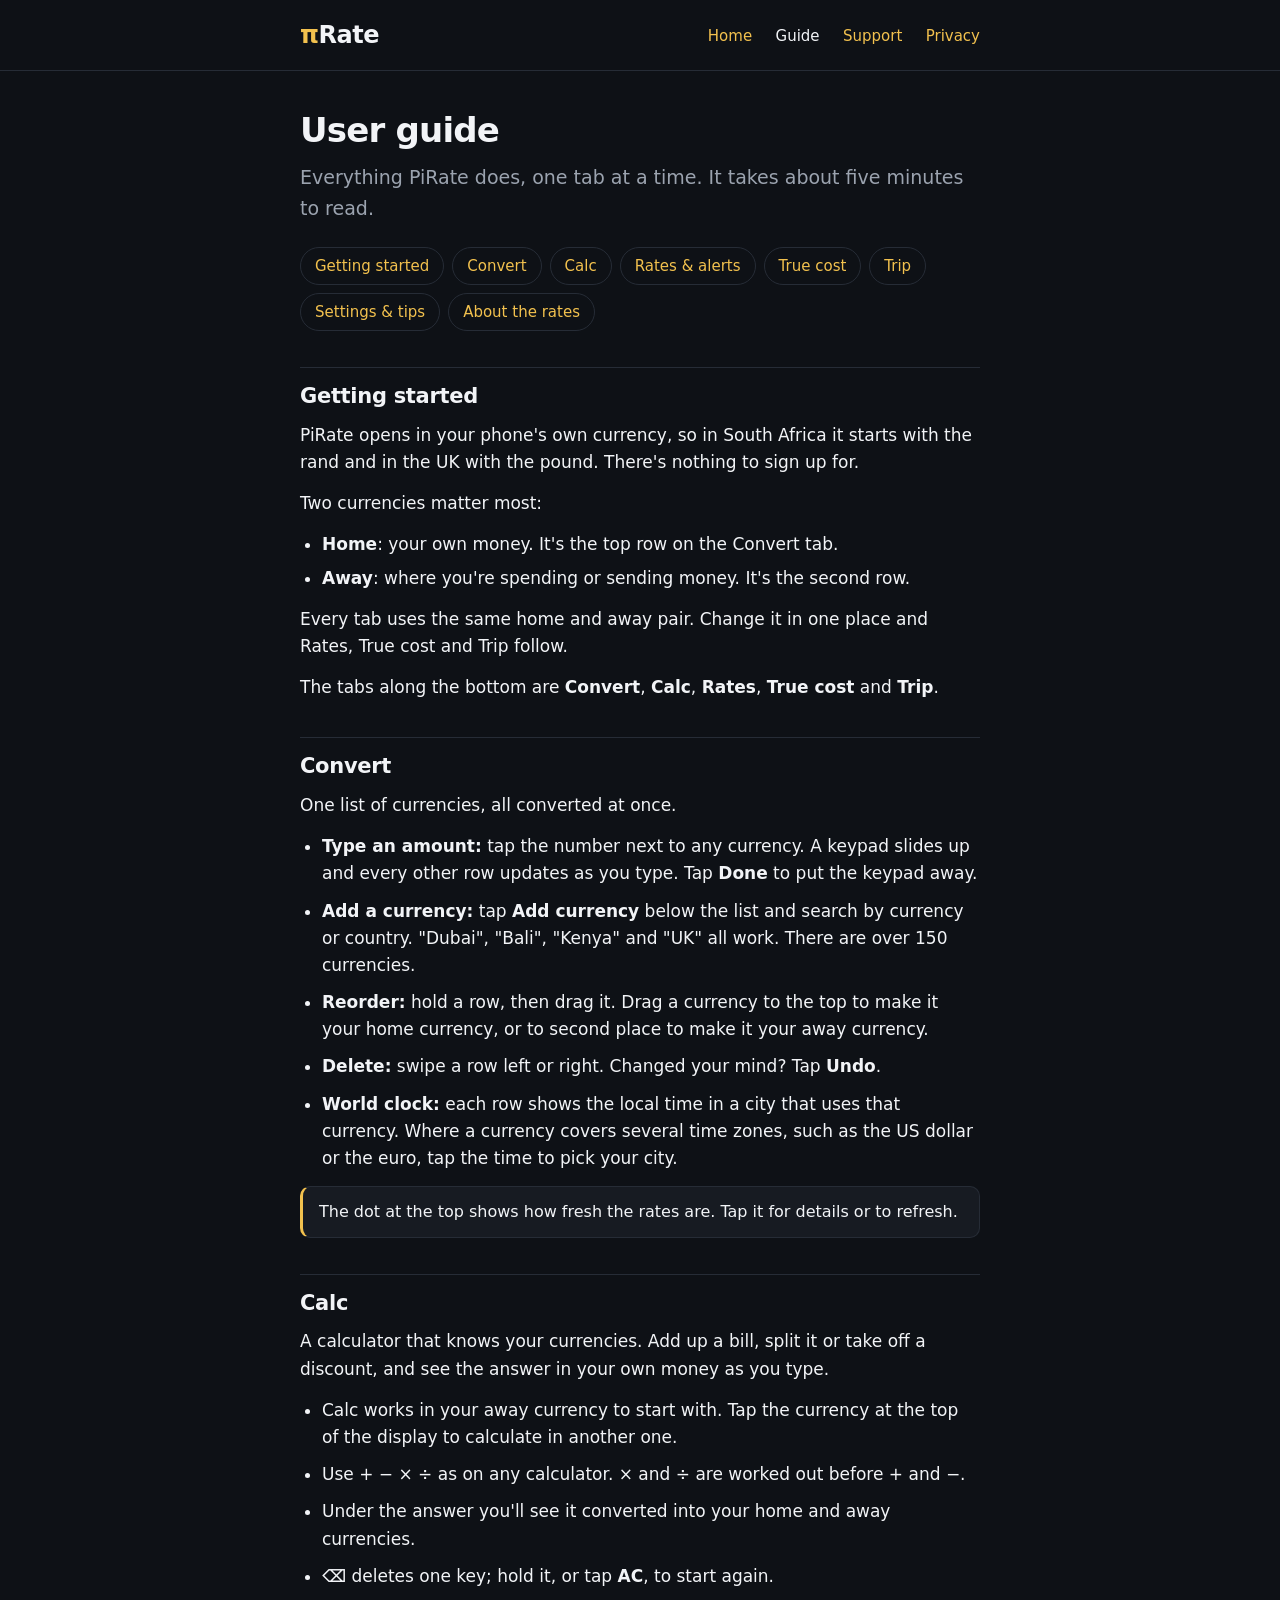
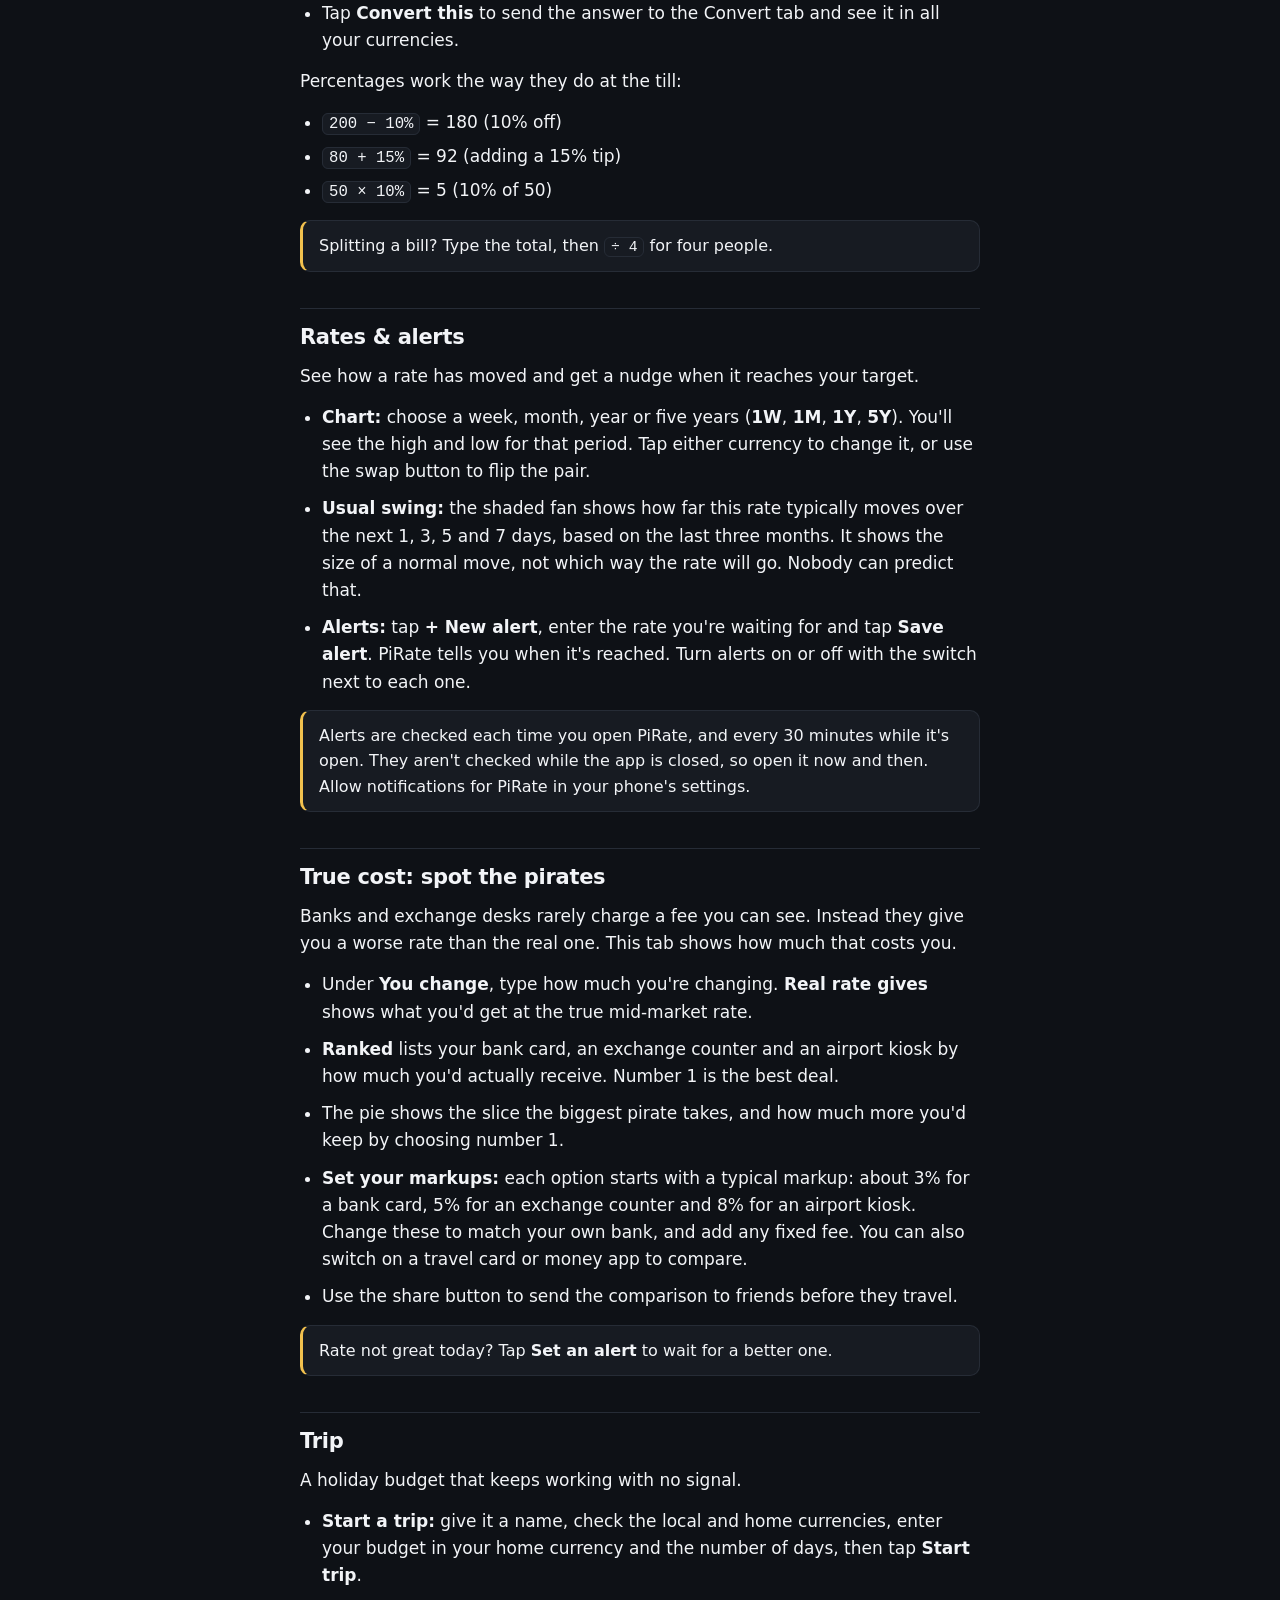
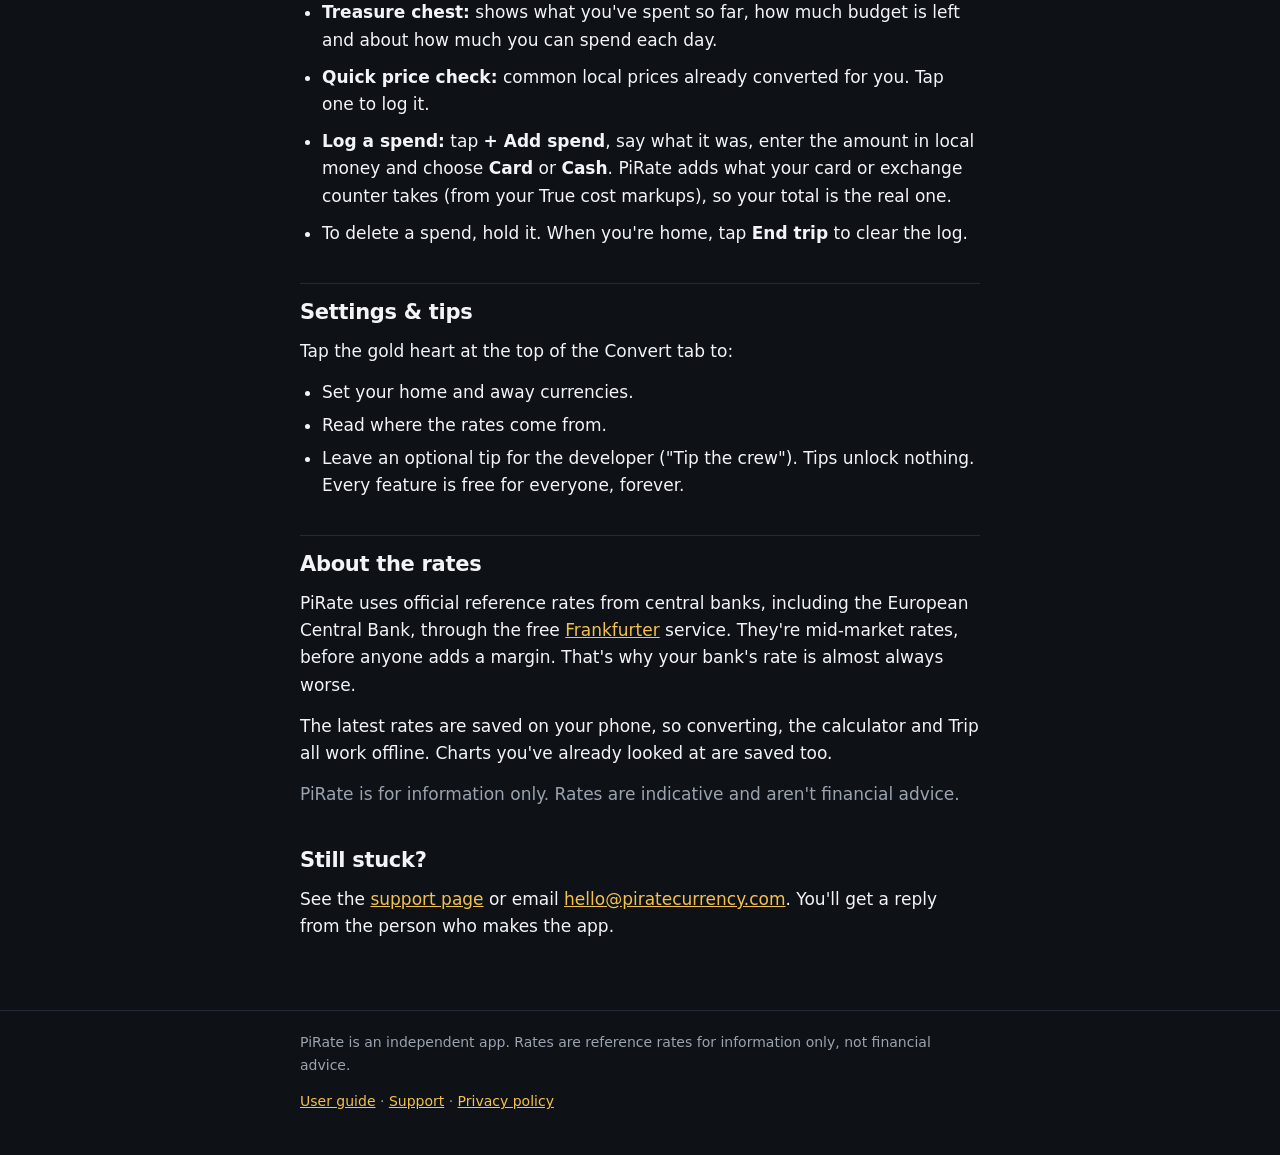
==== guide.html @ 2fad1d54 "Add user guide; mention Calc and 150+ currencies - New guide.html: getting started, Convert, Calc, R" ====
<!DOCTYPE html>
<html lang="en">
<head>
<meta charset="utf-8">
<meta name="viewport" content="width=device-width, initial-scale=1">
<title>User guide · PiRate: Currency Converter</title>
<meta name="description" content="How to use PiRate: convert currencies, use the calculator, spot hidden bank fees, set rate alerts and track a holiday budget.">
<link rel="icon" href="data:image/svg+xml,%3Csvg xmlns=%27http://www.w3.org/2000/svg%27 viewBox=%270 0 100 100%27%3E%3Crect width=%27100%27 height=%27100%27 rx=%2722%27 fill=%27%230E1116%27/%3E%3Ctext x=%2750%27 y=%2772%27 font-size=%2770%27 text-anchor=%27middle%27 fill=%27%23F2C14E%27 font-family=%27Georgia,serif%27%3E%CF%80%3C/text%3E%3C/svg%3E">
<link rel="stylesheet" href="style.css">
</head>
<body>
<header class="site">
  <div class="wrap">
    <a class="wordmark" href="./" aria-label="PiRate home"><span>π</span>Rate</a>
    <nav aria-label="Main">
      <a href="./">Home</a>
      <a href="guide.html" aria-current="page">Guide</a>
      <a href="support.html">Support</a>
      <a href="privacy.html">Privacy</a>
    </nav>
  </div>
</header>
<main>
<div class="wrap">
<h1>User guide</h1>
<p class="lead">Everything PiRate does, one tab at a time. It takes about five minutes to read.</p>

<nav class="toc" aria-label="On this page">
  <a href="#start">Getting started</a>
  <a href="#convert">Convert</a>
  <a href="#calc">Calc</a>
  <a href="#rates">Rates &amp; alerts</a>
  <a href="#truecost">True cost</a>
  <a href="#trip">Trip</a>
  <a href="#settings">Settings &amp; tips</a>
  <a href="#rates-info">About the rates</a>
</nav>

<section id="start">
<h2>Getting started</h2>
<p>PiRate opens in your phone's own currency, so in South Africa it starts with the rand and in the UK with the pound. There's nothing to sign up for.</p>
<p>Two currencies matter most:</p>
<ul>
  <li><strong>Home</strong>: your own money. It's the top row on the Convert tab.</li>
  <li><strong>Away</strong>: where you're spending or sending money. It's the second row.</li>
</ul>
<p>Every tab uses the same home and away pair. Change it in one place and Rates, True cost and Trip follow.</p>
<p>The tabs along the bottom are <strong>Convert</strong>, <strong>Calc</strong>, <strong>Rates</strong>, <strong>True cost</strong> and <strong>Trip</strong>.</p>
</section>

<section id="convert">
<h2>Convert</h2>
<p>One list of currencies, all converted at once.</p>
<ul class="steps">
  <li><strong>Type an amount:</strong> tap the number next to any currency. A keypad slides up and every other row updates as you type. Tap <strong>Done</strong> to put the keypad away.</li>
  <li><strong>Add a currency:</strong> tap <strong>Add currency</strong> below the list and search by currency or country. "Dubai", "Bali", "Kenya" and "UK" all work. There are over 150 currencies.</li>
  <li><strong>Reorder:</strong> hold a row, then drag it. Drag a currency to the top to make it your home currency, or to second place to make it your away currency.</li>
  <li><strong>Delete:</strong> swipe a row left or right. Changed your mind? Tap <strong>Undo</strong>.</li>
  <li><strong>World clock:</strong> each row shows the local time in a city that uses that currency. Where a currency covers several time zones, such as the US dollar or the euro, tap the time to pick your city.</li>
</ul>
<p class="tip">The dot at the top shows how fresh the rates are. Tap it for details or to refresh.</p>
</section>

<section id="calc">
<h2>Calc</h2>
<p>A calculator that knows your currencies. Add up a bill, split it or take off a discount, and see the answer in your own money as you type.</p>
<ul class="steps">
  <li>Calc works in your away currency to start with. Tap the currency at the top of the display to calculate in another one.</li>
  <li>Use + − × ÷ as on any calculator. × and ÷ are worked out before + and −.</li>
  <li>Under the answer you'll see it converted into your home and away currencies.</li>
  <li><strong>⌫</strong> deletes one key; hold it, or tap <strong>AC</strong>, to start again.</li>
  <li>Tap <strong>Convert this</strong> to send the answer to the Convert tab and see it in all your currencies.</li>
</ul>
<p>Percentages work the way they do at the till:</p>
<ul>
  <li><code>200 − 10%</code> = 180 (10% off)</li>
  <li><code>80 + 15%</code> = 92 (adding a 15% tip)</li>
  <li><code>50 × 10%</code> = 5 (10% of 50)</li>
</ul>
<p class="tip">Splitting a bill? Type the total, then <code>÷ 4</code> for four people.</p>
</section>

<section id="rates">
<h2>Rates &amp; alerts</h2>
<p>See how a rate has moved and get a nudge when it reaches your target.</p>
<ul class="steps">
  <li><strong>Chart:</strong> choose a week, month, year or five years (<strong>1W</strong>, <strong>1M</strong>, <strong>1Y</strong>, <strong>5Y</strong>). You'll see the high and low for that period. Tap either currency to change it, or use the swap button to flip the pair.</li>
  <li><strong>Usual swing:</strong> the shaded fan shows how far this rate typically moves over the next 1, 3, 5 and 7 days, based on the last three months. It shows the size of a normal move, not which way the rate will go. Nobody can predict that.</li>
  <li><strong>Alerts:</strong> tap <strong>+ New alert</strong>, enter the rate you're waiting for and tap <strong>Save alert</strong>. PiRate tells you when it's reached. Turn alerts on or off with the switch next to each one.</li>
</ul>
<p class="tip">Alerts are checked each time you open PiRate, and every 30 minutes while it's open. They aren't checked while the app is closed, so open it now and then. Allow notifications for PiRate in your phone's settings.</p>
</section>

<section id="truecost">
<h2>True cost: spot the pirates</h2>
<p>Banks and exchange desks rarely charge a fee you can see. Instead they give you a worse rate than the real one. This tab shows how much that costs you.</p>
<ul class="steps">
  <li>Under <strong>You change</strong>, type how much you're changing. <strong>Real rate gives</strong> shows what you'd get at the true mid-market rate.</li>
  <li><strong>Ranked</strong> lists your bank card, an exchange counter and an airport kiosk by how much you'd actually receive. Number 1 is the best deal.</li>
  <li>The pie shows the slice the biggest pirate takes, and how much more you'd keep by choosing number 1.</li>
  <li><strong>Set your markups:</strong> each option starts with a typical markup: about 3% for a bank card, 5% for an exchange counter and 8% for an airport kiosk. Change these to match your own bank, and add any fixed fee. You can also switch on a travel card or money app to compare.</li>
  <li>Use the share button to send the comparison to friends before they travel.</li>
</ul>
<p class="tip">Rate not great today? Tap <strong>Set an alert</strong> to wait for a better one.</p>
</section>

<section id="trip">
<h2>Trip</h2>
<p>A holiday budget that keeps working with no signal.</p>
<ul class="steps">
  <li><strong>Start a trip:</strong> give it a name, check the local and home currencies, enter your budget in your home currency and the number of days, then tap <strong>Start trip</strong>.</li>
  <li><strong>Treasure chest:</strong> shows what you've spent so far, how much budget is left and about how much you can spend each day.</li>
  <li><strong>Quick price check:</strong> common local prices already converted for you. Tap one to log it.</li>
  <li><strong>Log a spend:</strong> tap <strong>+ Add spend</strong>, say what it was, enter the amount in local money and choose <strong>Card</strong> or <strong>Cash</strong>. PiRate adds what your card or exchange counter takes (from your True cost markups), so your total is the real one.</li>
  <li>To delete a spend, hold it. When you're home, tap <strong>End trip</strong> to clear the log.</li>
</ul>
</section>

<section id="settings">
<h2>Settings &amp; tips</h2>
<p>Tap the gold heart at the top of the Convert tab to:</p>
<ul>
  <li>Set your home and away currencies.</li>
  <li>Read where the rates come from.</li>
  <li>Leave an optional tip for the developer ("Tip the crew"). Tips unlock nothing. Every feature is free for everyone, forever.</li>
</ul>
</section>

<section id="rates-info">
<h2>About the rates</h2>
<p>PiRate uses official reference rates from central banks, including the European Central Bank, through the free <a href="https://frankfurter.dev">Frankfurter</a> service. They're mid-market rates, before anyone adds a margin. That's why your bank's rate is almost always worse.</p>
<p>The latest rates are saved on your phone, so converting, the calculator and Trip all work offline. Charts you've already looked at are saved too.</p>
<p class="muted">PiRate is for information only. Rates are indicative and aren't financial advice.</p>
</section>

<h2>Still stuck?</h2>
<p>See the <a href="support.html">support page</a> or email <a href="mailto:hello@piratecurrency.com">hello@piratecurrency.com</a>. You'll get a reply from the person who makes the app.</p>
</div>
</main>
<footer class="site">
  <div class="wrap">
    <p>PiRate is an independent app. Rates are reference rates for information only, not financial advice.</p>
    <p><a href="guide.html">User guide</a> · <a href="support.html">Support</a> · <a href="privacy.html">Privacy policy</a></p>
  </div>
</footer>
</body>
</html>
---- style.css ----
:root {
  --bg: #0E1116;
  --card: #171B22;
  --line: #262C36;
  --gold: #F2C14E;
  --text: #F2F4F7;
  --muted: #9BA3AF;
}
* { box-sizing: border-box; }
html { -webkit-text-size-adjust: 100%; }
body {
  margin: 0;
  background: var(--bg);
  color: var(--text);
  font-family: system-ui, -apple-system, "Segoe UI", Roboto, Helvetica, Arial, sans-serif;
  font-size: 17px;
  line-height: 1.6;
}
a { color: var(--gold); }
a:focus-visible { outline: 2px solid var(--gold); outline-offset: 3px; border-radius: 4px; }
.wrap { max-width: 720px; margin: 0 auto; padding: 0 20px; }
header.site { border-bottom: 1px solid var(--line); }
header.site .wrap { display: flex; align-items: center; justify-content: space-between; gap: 16px; padding-top: 16px; padding-bottom: 16px; flex-wrap: wrap; }
.wordmark { font-size: 24px; font-weight: 700; letter-spacing: -0.5px; color: var(--text); text-decoration: none; }
.wordmark span { color: var(--gold); }
nav a { margin-left: 18px; text-decoration: none; font-size: 15px; }
nav a:first-child { margin-left: 0; }
nav a[aria-current="page"] { color: var(--text); }
main { padding: 40px 0 56px; }
h1 { font-size: 34px; line-height: 1.15; letter-spacing: -0.8px; margin: 0 0 12px; }
h2 { font-size: 21px; letter-spacing: -0.3px; margin: 36px 0 8px; }
p, ul { margin: 0 0 14px; }
ul { padding-left: 22px; }
li { margin-bottom: 6px; }
.lead { font-size: 19px; color: var(--muted); }
.muted { color: var(--muted); }
.hero { text-align: center; padding: 24px 0 8px; }
.icon {
  width: 112px; height: 112px; margin: 0 auto 24px; border-radius: 26px;
  background: var(--card); border: 1px solid var(--line);
  display: flex; align-items: center; justify-content: center;
  font-size: 68px; font-weight: 700; color: var(--gold); line-height: 1;
}
.grid { display: grid; grid-template-columns: repeat(auto-fit, minmax(240px, 1fr)); gap: 14px; margin-top: 32px; }
.card { background: var(--card); border: 1px solid var(--line); border-radius: 16px; padding: 18px 20px; }
.card h2 { margin: 0 0 6px; font-size: 18px; }
.card p { margin: 0; color: var(--muted); font-size: 16px; }
.pill { display: inline-block; margin-top: 20px; padding: 10px 18px; border-radius: 999px; border: 1px solid var(--line); color: var(--muted); font-size: 15px; }
footer.site { border-top: 1px solid var(--line); color: var(--muted); font-size: 14px; }
footer.site .wrap { padding-top: 20px; padding-bottom: 32px; }

/* User guide */
.toc { display: flex; flex-wrap: wrap; gap: 8px; margin: 24px 0 8px; }
.toc a { margin: 0; padding: 6px 14px; border: 1px solid var(--line); border-radius: 999px; font-size: 15px; text-decoration: none; }
.toc a:hover { border-color: var(--gold); }
section { scroll-margin-top: 16px; }
section h2 { padding-top: 12px; border-top: 1px solid var(--line); }
.steps li { margin-bottom: 10px; }
.tip { background: var(--card); border: 1px solid var(--line); border-left: 3px solid var(--gold); border-radius: 10px; padding: 12px 16px; font-size: 16px; }
code { font-family: ui-monospace, Menlo, Consolas, monospace; font-size: 0.92em; background: var(--card); border: 1px solid var(--line); border-radius: 6px; padding: 1px 6px; white-space: nowrap; }
.more { text-align: center; margin-top: 20px; }
.more a { font-weight: 600; text-decoration: none; }
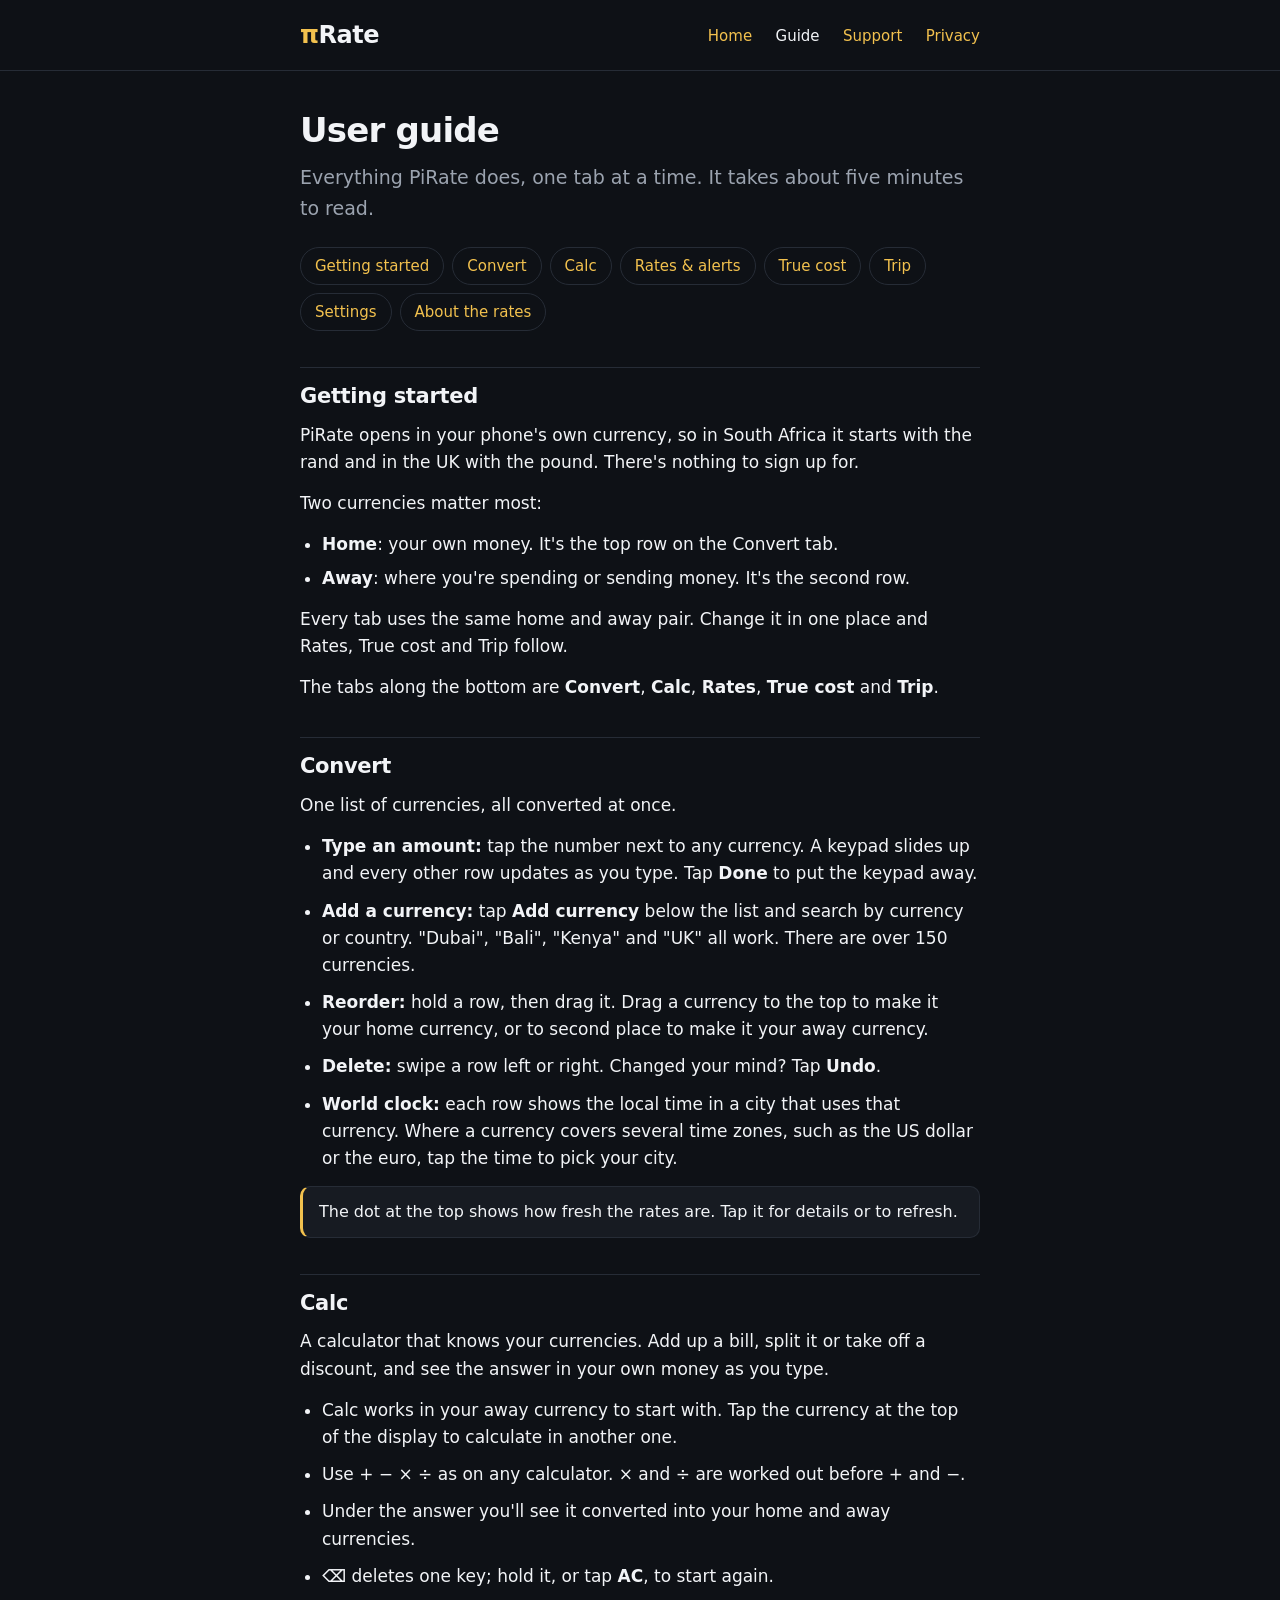
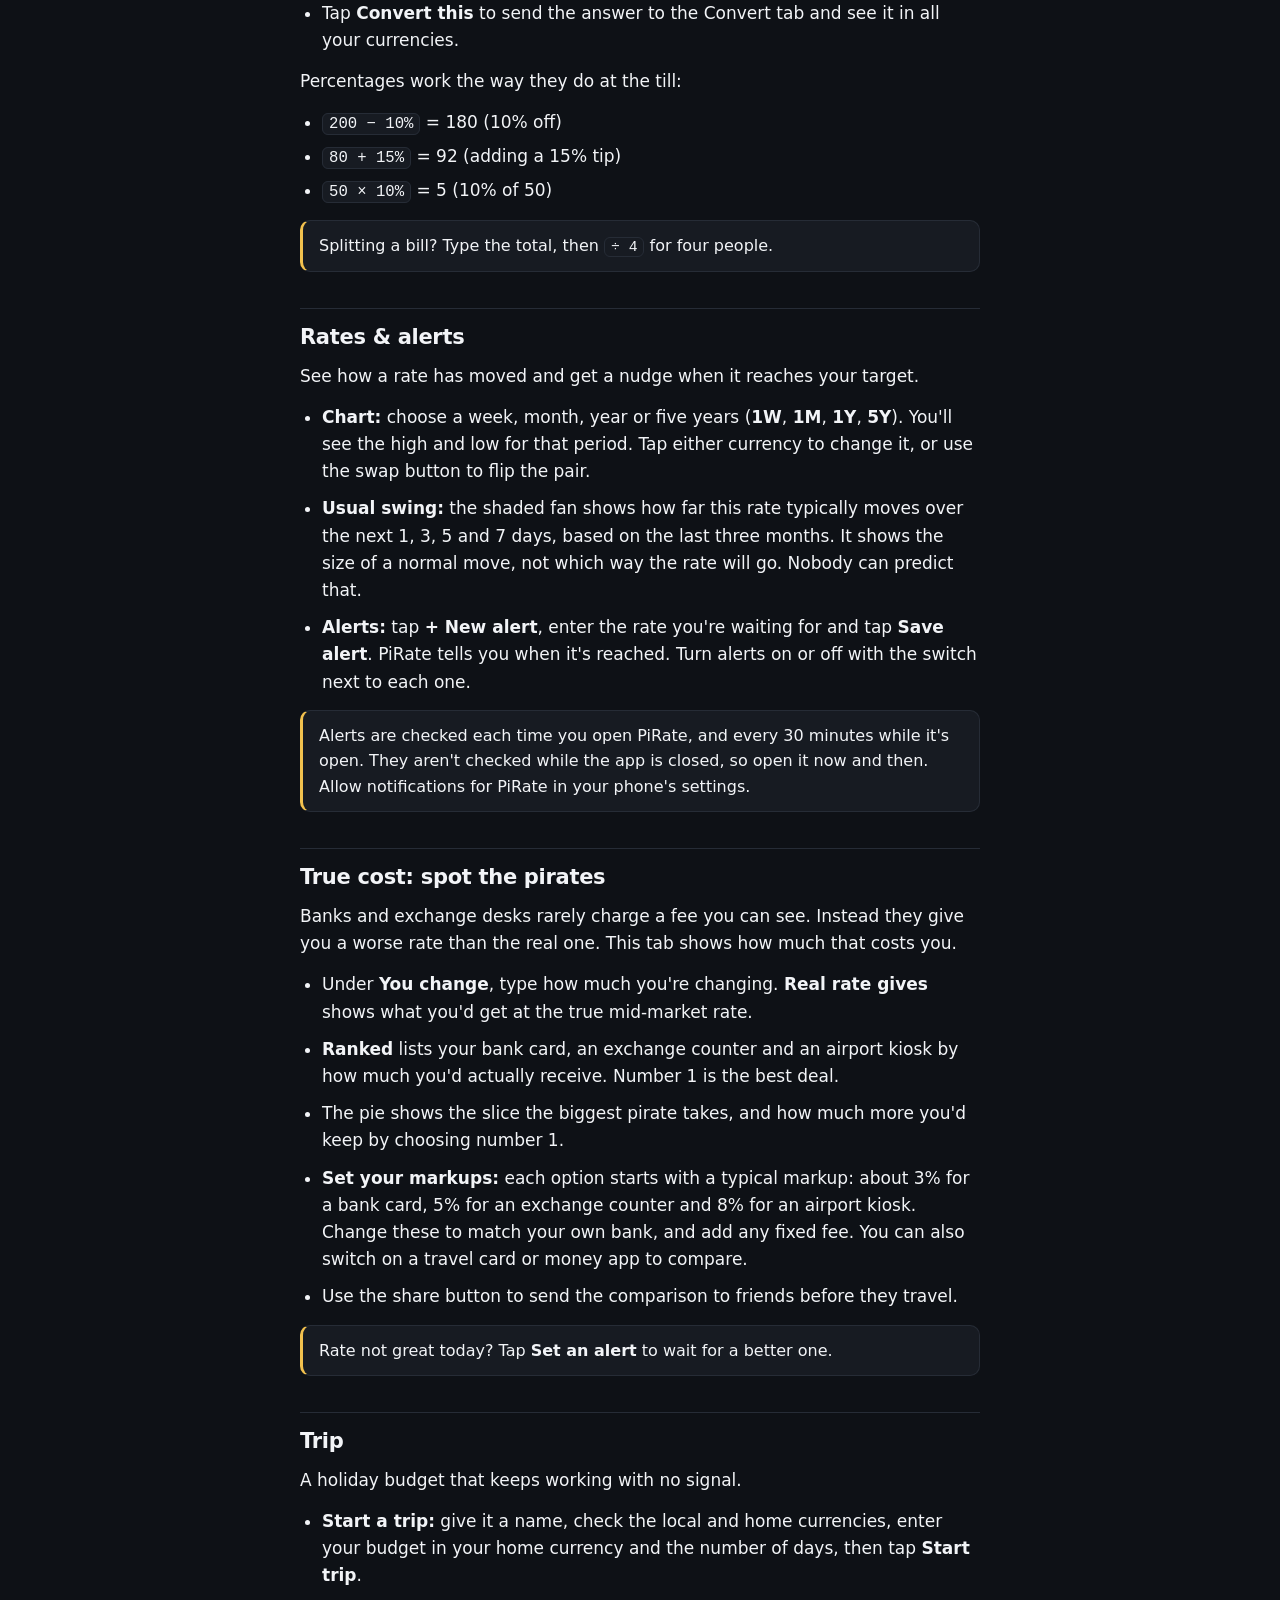
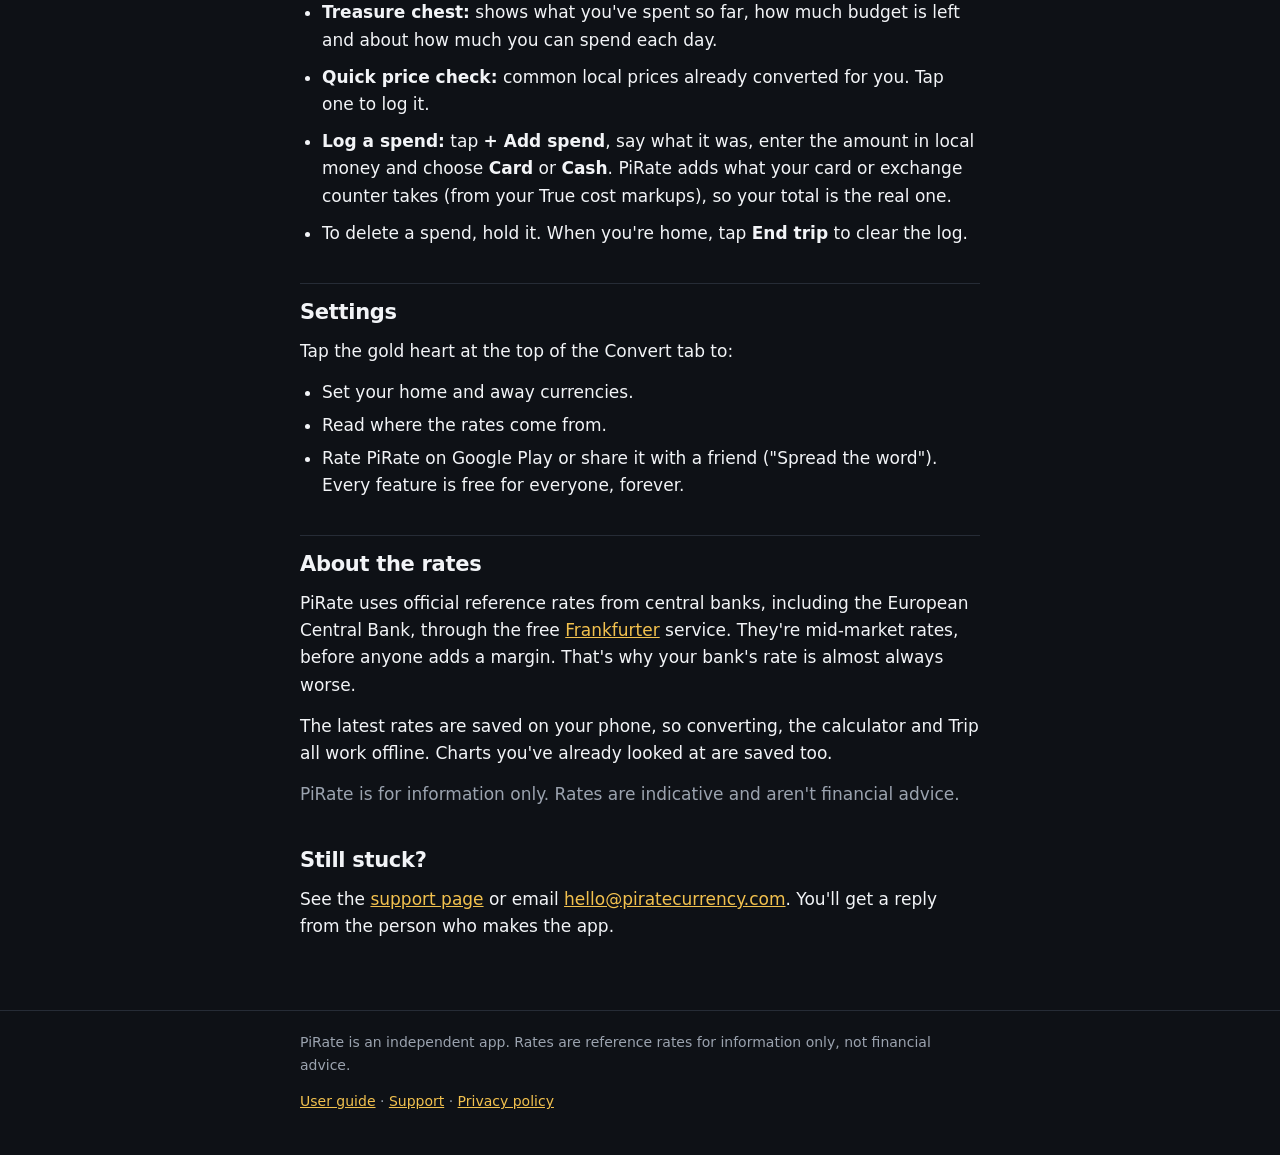
==== commit f44f341e: "Remove tip mentions: tip jar is off for launch Co-Authored-By: Claude Opus 5.5 <noreply@anthropic.co" ====
--- a/guide.html
+++ b/guide.html
@@ -32,7 +32,7 @@
   <a href="#rates">Rates &amp; alerts</a>
   <a href="#truecost">True cost</a>
   <a href="#trip">Trip</a>
-  <a href="#settings">Settings &amp; tips</a>
+  <a href="#settings">Settings</a>
   <a href="#rates-info">About the rates</a>
 </nav>
 
@@ -117,12 +117,12 @@
 </section>
 
 <section id="settings">
-<h2>Settings &amp; tips</h2>
+<h2>Settings</h2>
 <p>Tap the gold heart at the top of the Convert tab to:</p>
 <ul>
   <li>Set your home and away currencies.</li>
   <li>Read where the rates come from.</li>
-  <li>Leave an optional tip for the developer ("Tip the crew"). Tips unlock nothing. Every feature is free for everyone, forever.</li>
+  <li>Rate PiRate on Google Play or share it with a friend ("Spread the word"). Every feature is free for everyone, forever.</li>
 </ul>
 </section>
 
